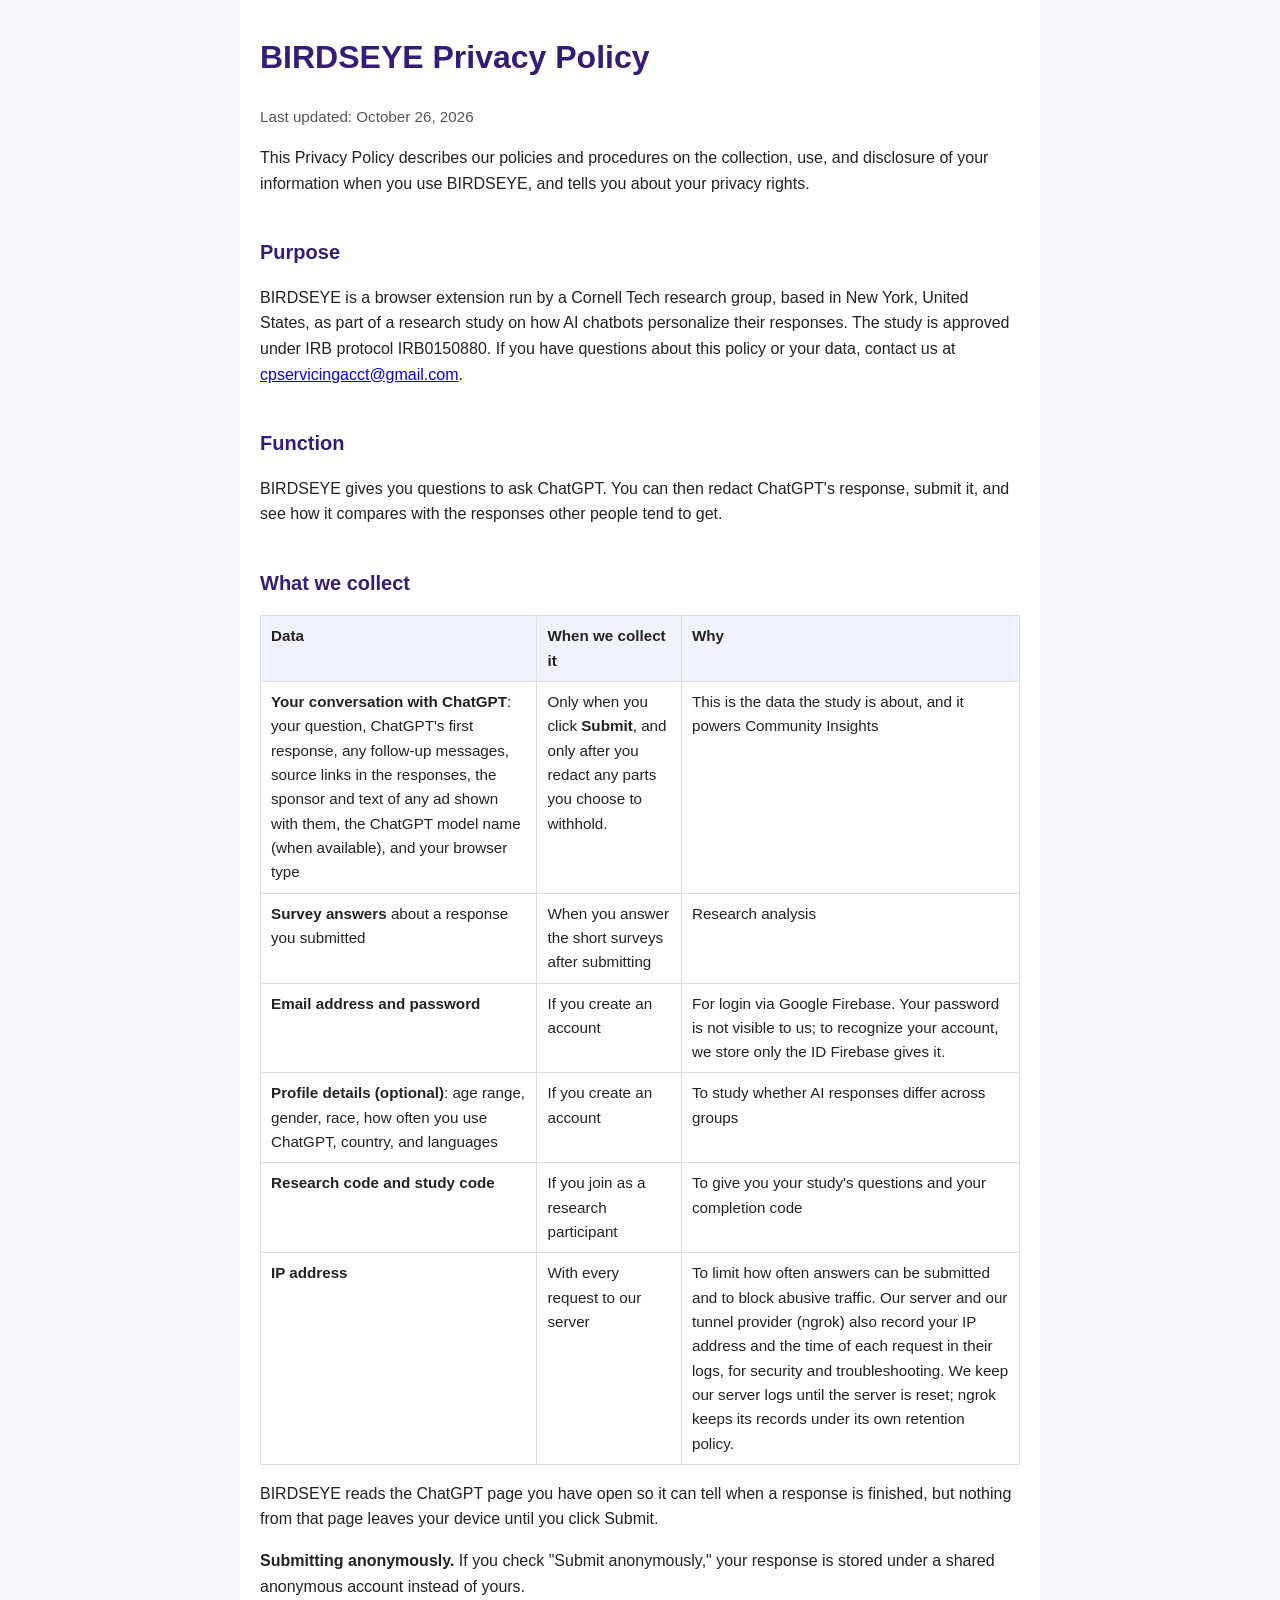
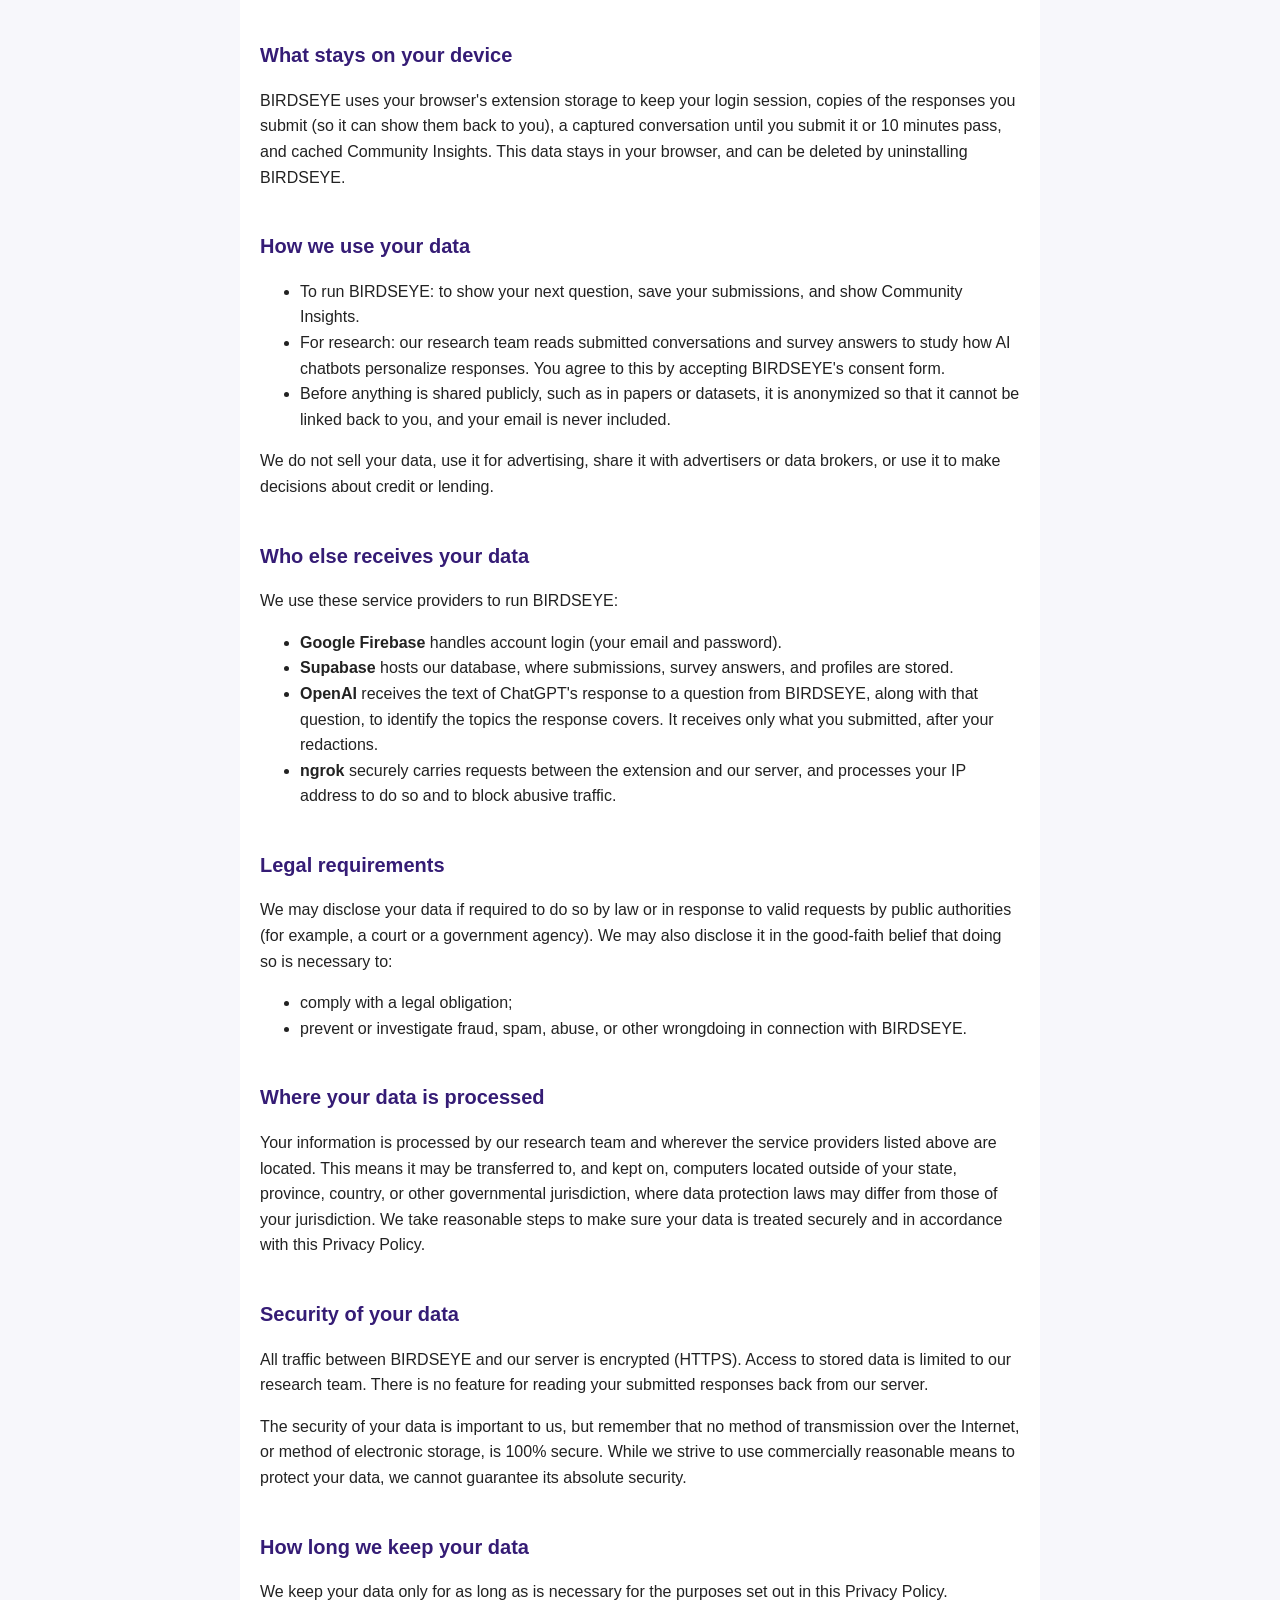
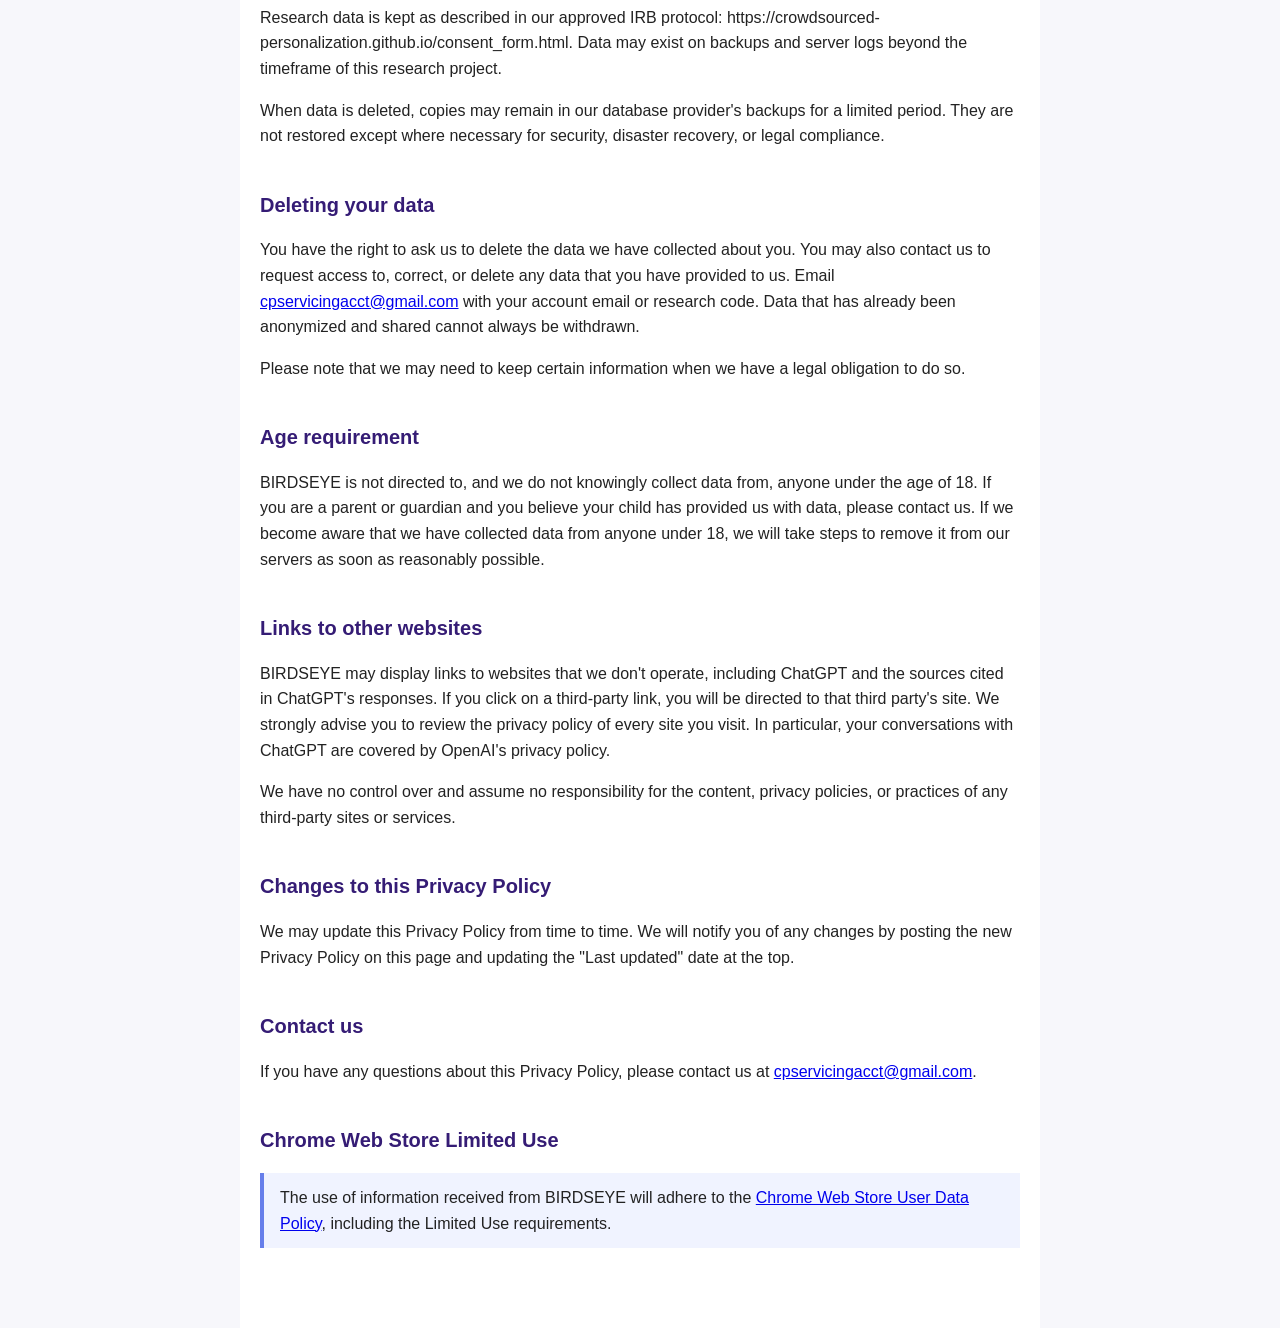
==== privacy.html @ f8a2a799 "Add privacy policy" ====
<!DOCTYPE html>
<html lang="en">
<head>
  <meta charset="UTF-8">
  <meta name="viewport" content="width=device-width, initial-scale=1.0">
  <title>BIRDSEYE Privacy Policy</title>
  <!-- Keep in step with the extension's consent screen (popup.html, #consent-screen). Replace every [BRACKETED] placeholder before publishing. -->
  <style>
    body { font-family: -apple-system, Helvetica, Arial, sans-serif; color: #222; line-height: 1.6; margin: 0; background: #f7f7fb; }
    main { max-width: 760px; margin: 0 auto; padding: 32px 20px 64px; background: #fff; }
    h1 { color: #351c75; margin-top: 0; }
    h2 { color: #351c75; margin-top: 2em; font-size: 1.25em; }
    table { border-collapse: collapse; width: 100%; font-size: 0.95em; }
    th, td { border: 1px solid #ddd; padding: 8px 10px; text-align: left; vertical-align: top; }
    th { background: #f0f3ff; }
    .note { color: #555; font-size: 0.95em; }
    .limited-use { border-left: 4px solid #667eea; background: #f0f3ff; padding: 12px 16px; }
  </style>
</head>
<body>
<main>
  <h1>BIRDSEYE Privacy Policy</h1>
  <p class="note">Last updated: October 26, 2026</p>

  <p>This Privacy Policy describes our policies and procedures on the collection, use, and disclosure of your information when you use BIRDSEYE, and tells you about your privacy rights.</p>

  <h2>Purpose</h2>
  <p>BIRDSEYE is a browser extension run by a Cornell Tech research group, based in New York, United States, as part of a research study on how AI chatbots personalize their responses. The study is approved under IRB protocol IRB0150880. If you have questions about this policy or your data, contact us at <a href="mailto:cpservicingacct@gmail.com">cpservicingacct@gmail.com</a>.</p>

  <h2>Function</h2>
  <p>BIRDSEYE gives you questions to ask ChatGPT. You can then redact ChatGPT's response, submit it, and see how it compares with the responses other people tend to get.</p>

  <h2>What we collect</h2>
  <table>
    <tr><th>Data</th><th>When we collect it</th><th>Why</th></tr>
    <tr>
      <td><strong>Your conversation with ChatGPT</strong>: your question, ChatGPT's first response, any follow-up messages, source links in the responses, the sponsor and text of any ad shown with them, the ChatGPT model name (when available), and your browser type</td>
      <td>Only when you click <strong>Submit</strong>, and only after you redact any parts you choose to withhold.</td>
      <td>This is the data the study is about, and it powers Community Insights</td>
    </tr>
    <tr>
      <td><strong>Survey answers</strong> about a response you submitted</td>
      <td>When you answer the short surveys after submitting</td>
      <td>Research analysis</td>
    </tr>
    <tr>
      <td><strong>Email address and password</strong></td>
      <td>If you create an account</td>
      <td>For login via Google Firebase. Your password is not visible to us; to recognize your account, we store only the ID Firebase gives it.</td>
    </tr>
    <tr>
      <td><strong>Profile details (optional)</strong>: age range, gender, race, how often you use ChatGPT, country, and languages</td>
      <td>If you create an account</td>
      <td>To study whether AI responses differ across groups</td>
    </tr>
    <tr>
      <td><strong>Research code and study code</strong></td>
      <td>If you join as a research participant</td>
      <td>To give you your study's questions and your completion code</td>
    </tr>
    <tr>
      <td><strong>IP address</strong></td>
      <td>With every request to our server</td>
      <td>To limit how often answers can be submitted and to block abusive traffic. Our server and our tunnel provider (ngrok) also record your IP address and the time of each request in their logs, for security and troubleshooting. We keep our server logs until the server is reset; ngrok keeps its records under its own retention policy.</td>
    </tr>
  </table>
  <p>BIRDSEYE reads the ChatGPT page you have open so it can tell when a response is finished, but nothing from that page leaves your device until you click Submit.</p>
  <p><strong>Submitting anonymously.</strong> If you check "Submit anonymously," your response is stored under a shared anonymous account instead of yours.</p>

  <h2>What stays on your device</h2>
  <p>BIRDSEYE uses your browser's extension storage to keep your login session, copies of the responses you submit (so it can show them back to you), a captured conversation until you submit it or 10 minutes pass, and cached Community Insights. This data stays in your browser, and can be deleted by uninstalling BIRDSEYE.</p>

  <h2>How we use your data</h2>
  <ul>
    <li>To run BIRDSEYE: to show your next question, save your submissions, and show Community Insights.</li>
    <li>For research: our research team reads submitted conversations and survey answers to study how AI chatbots personalize responses. You agree to this by accepting BIRDSEYE's consent form.</li>
    <li>Before anything is shared publicly, such as in papers or datasets, it is anonymized so that it cannot be linked back to you, and your email is never included.</li>
  </ul>
  <p>We do not sell your data, use it for advertising, share it with advertisers or data brokers, or use it to make decisions about credit or lending.</p>

  <h2>Who else receives your data</h2>
  <p>We use these service providers to run BIRDSEYE:</p>
  <ul>
    <li><strong>Google Firebase</strong> handles account login (your email and password).</li>
    <li><strong>Supabase</strong> hosts our database, where submissions, survey answers, and profiles are stored.</li>
    <li><strong>OpenAI</strong> receives the text of ChatGPT's response to a question from BIRDSEYE, along with that question, to identify the topics the response covers. It receives only what you submitted, after your redactions.</li>
    <li><strong>ngrok</strong> securely carries requests between the extension and our server, and processes your IP address to do so and to block abusive traffic.</li>
  </ul>
  <h2>Legal requirements</h2>
  <p>We may disclose your data if required to do so by law or in response to valid requests by public authorities (for example, a court or a government agency). We may also disclose it in the good-faith belief that doing so is necessary to:</p>
  <ul>
    <li>comply with a legal obligation;</li>
    <li>prevent or investigate fraud, spam, abuse, or other wrongdoing in connection with BIRDSEYE.</li>
  </ul>

  <h2>Where your data is processed</h2>
  <p>Your information is processed by our research team and wherever the service providers listed above are located. This means it may be transferred to, and kept on, computers located outside of your state, province, country, or other governmental jurisdiction, where data protection laws may differ from those of your jurisdiction. We take reasonable steps to make sure your data is treated securely and in accordance with this Privacy Policy.</p>

  <h2>Security of your data</h2>
  <p>All traffic between BIRDSEYE and our server is encrypted (HTTPS). Access to stored data is limited to our research team. There is no feature for reading your submitted responses back from our server.</p>
  <p>The security of your data is important to us, but remember that no method of transmission over the Internet, or method of electronic storage, is 100% secure. While we strive to use commercially reasonable means to protect your data, we cannot guarantee its absolute security.</p>

  <h2>How long we keep your data</h2>
  <p>We keep your data only for as long as is necessary for the purposes set out in this Privacy Policy. Research data is kept as described in our approved IRB protocol: https://crowdsourced-personalization.github.io/consent_form.html. Data may exist on backups and server logs beyond the timeframe of this research project.</p>
  <p>When data is deleted, copies may remain in our database provider's backups for a limited period. They are not restored except where necessary for security, disaster recovery, or legal compliance.</p>

  <h2>Deleting your data</h2>
  <p>You have the right to ask us to delete the data we have collected about you. You may also contact us to request access to, correct, or delete any data that you have provided to us. Email <a href="mailto:cpservicingacct@gmail.com">cpservicingacct@gmail.com</a> with your account email or research code. Data that has already been anonymized and shared cannot always be withdrawn.</p>
  <p>Please note that we may need to keep certain information when we have a legal obligation to do so.</p>

  <h2>Age requirement</h2>
  <p>BIRDSEYE is not directed to, and we do not knowingly collect data from, anyone under the age of 18. If you are a parent or guardian and you believe your child has provided us with data, please contact us. If we become aware that we have collected data from anyone under 18, we will take steps to remove it from our servers as soon as reasonably possible.</p>

  <h2>Links to other websites</h2>
  <p>BIRDSEYE may display links to websites that we don't operate, including ChatGPT and the sources cited in ChatGPT's responses. If you click on a third-party link, you will be directed to that third party's site. We strongly advise you to review the privacy policy of every site you visit. In particular, your conversations with ChatGPT are covered by OpenAI's privacy policy.</p>
  <p>We have no control over and assume no responsibility for the content, privacy policies, or practices of any third-party sites or services.</p>

  <h2>Changes to this Privacy Policy</h2>
  <p>We may update this Privacy Policy from time to time. We will notify you of any changes by posting the new Privacy Policy on this page and updating the "Last updated" date at the top.</p>

  <h2>Contact us</h2>
  <p>If you have any questions about this Privacy Policy, please contact us at <a href="mailto:cpservicingacct@gmail.com">cpservicingacct@gmail.com</a>.</p>

  <h2>Chrome Web Store Limited Use</h2>
  <p class="limited-use">The use of information received from BIRDSEYE will adhere to the <a href="https://developer.chrome.com/docs/webstore/program-policies/">Chrome Web Store User Data Policy</a>, including the Limited Use requirements.</p>
</main>
</body>
</html>
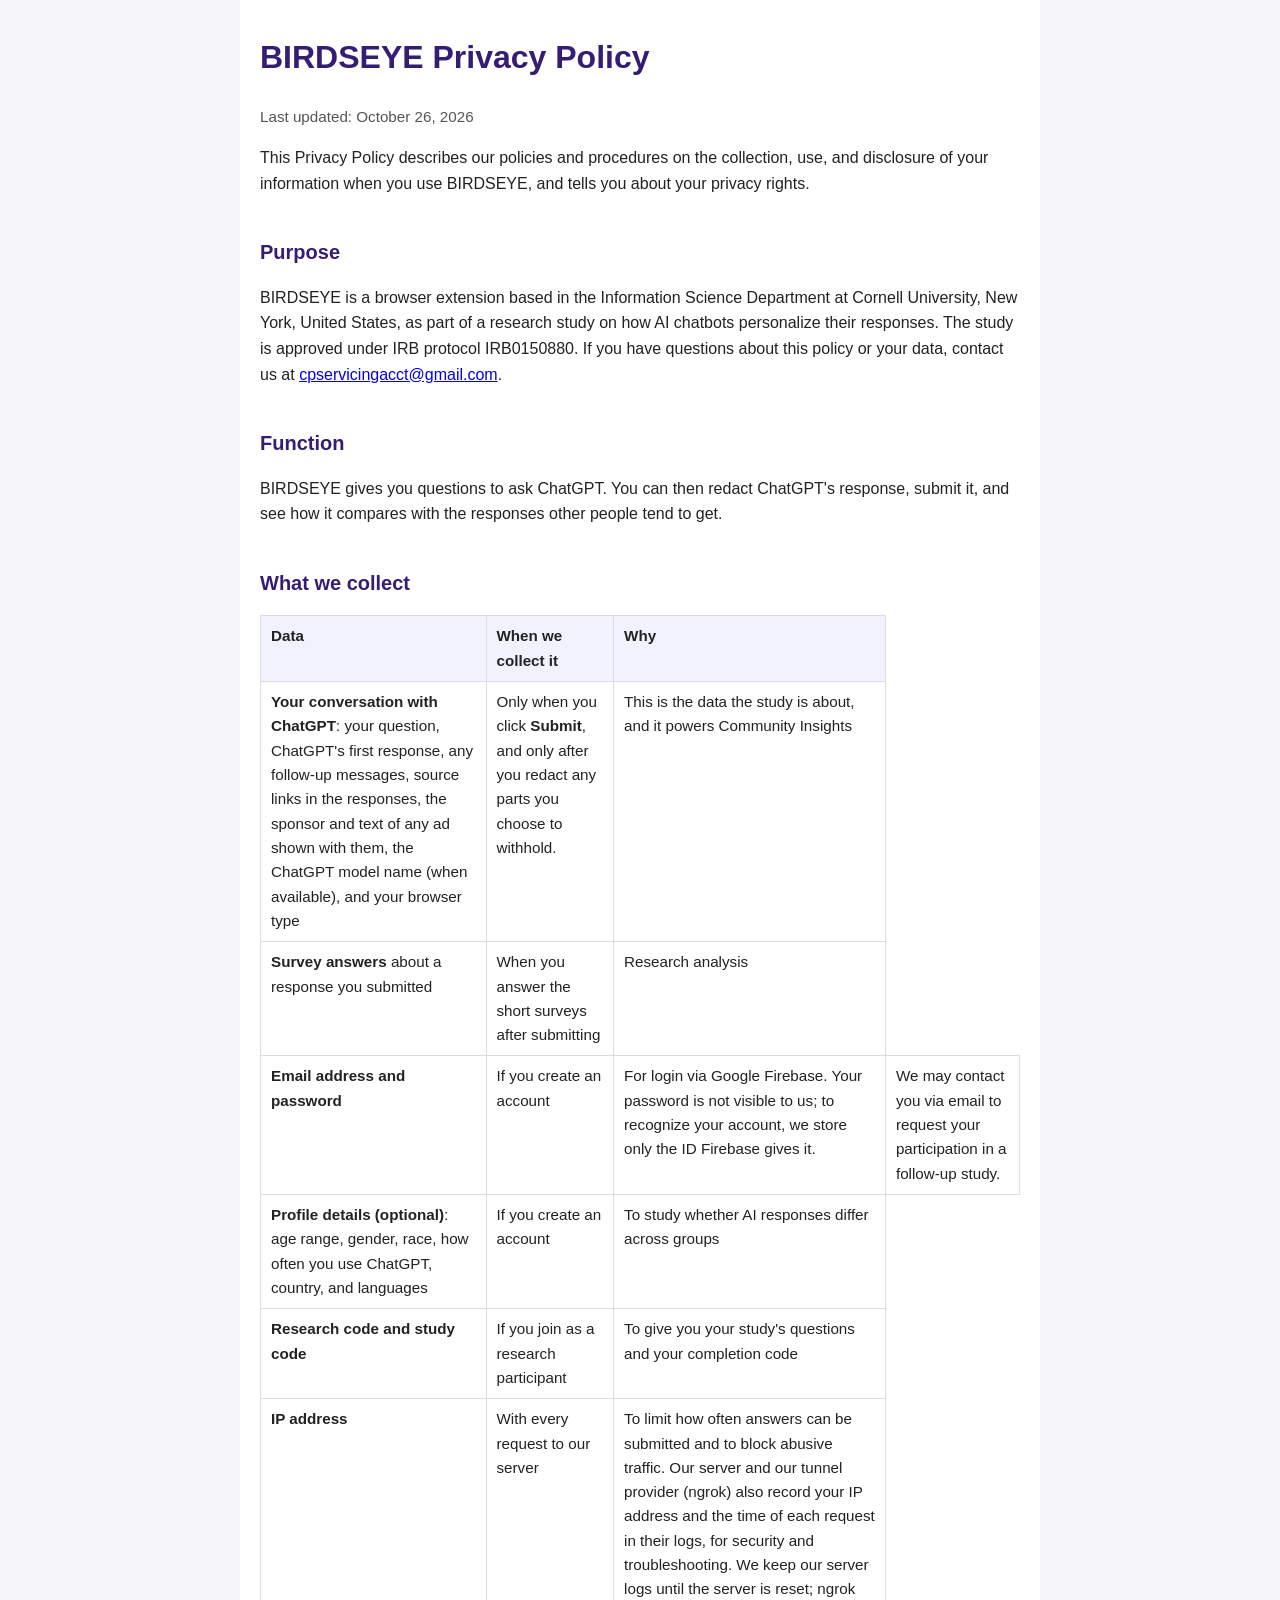
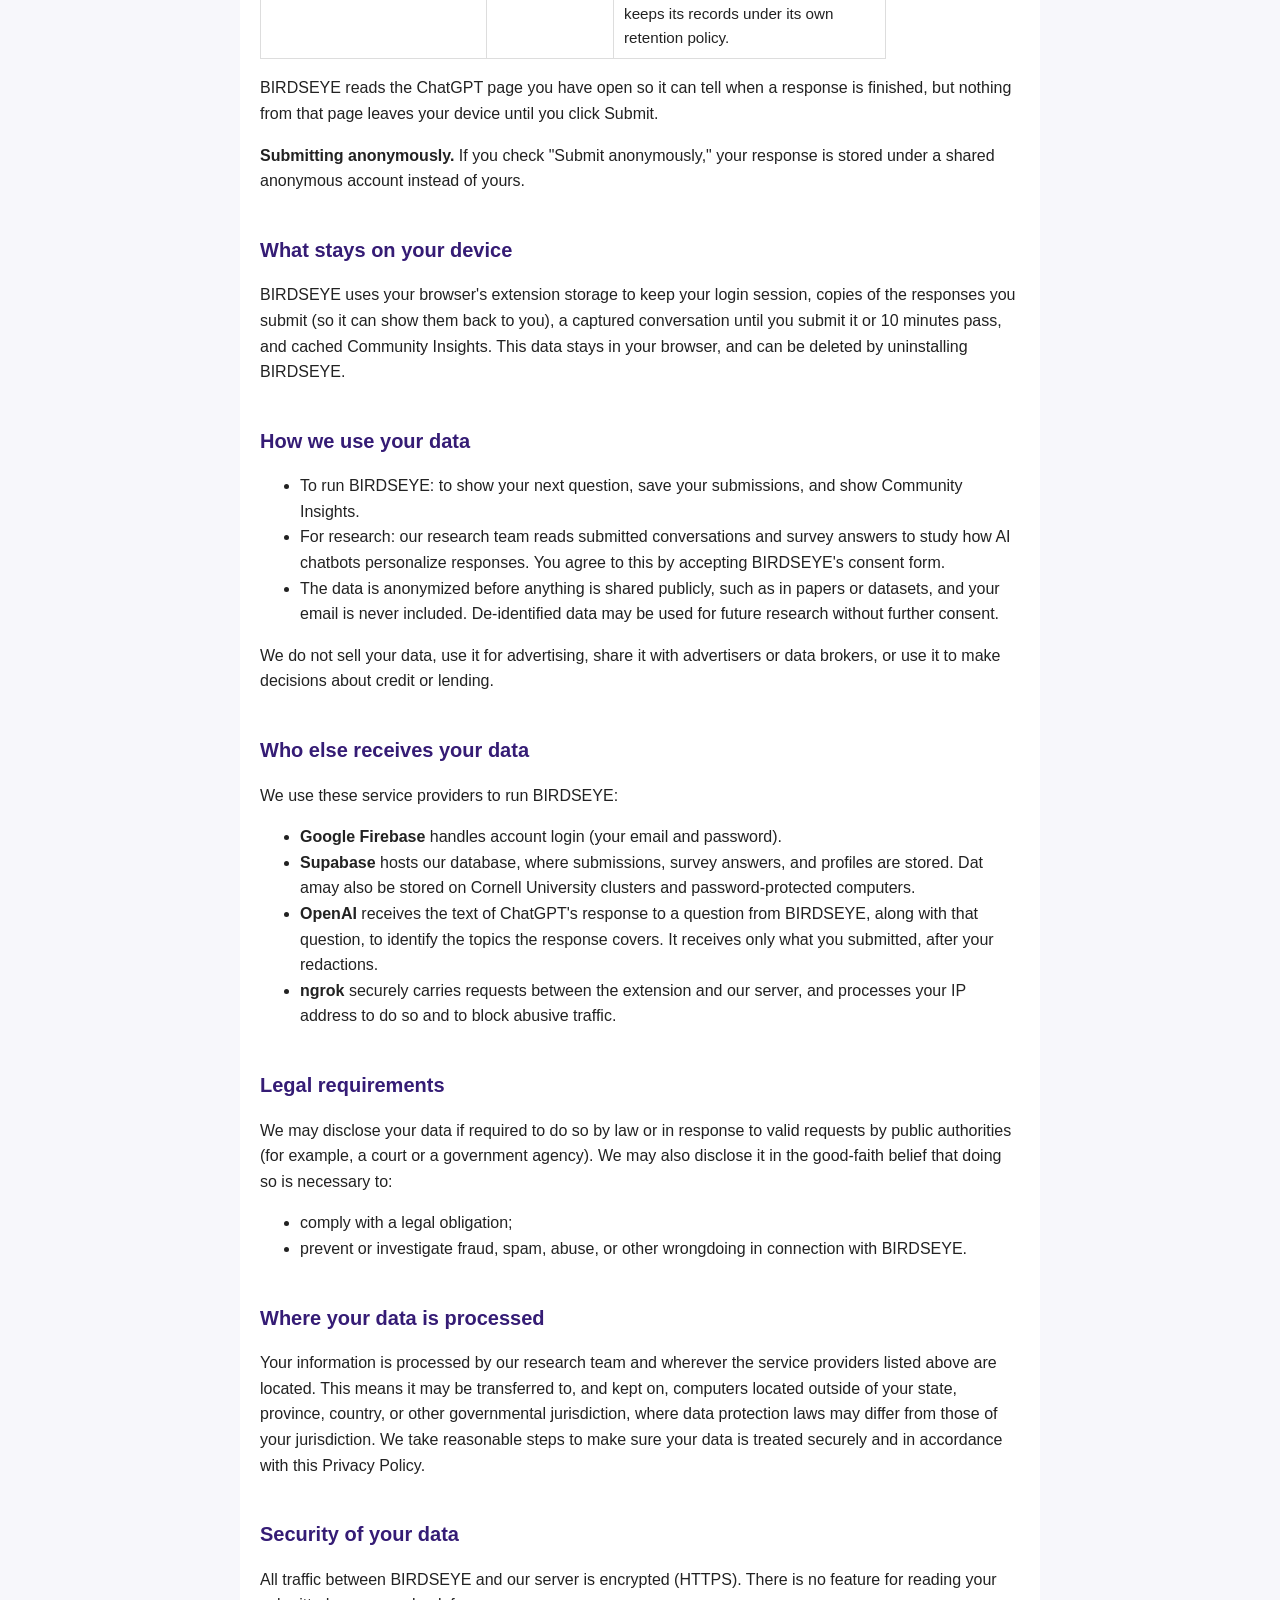
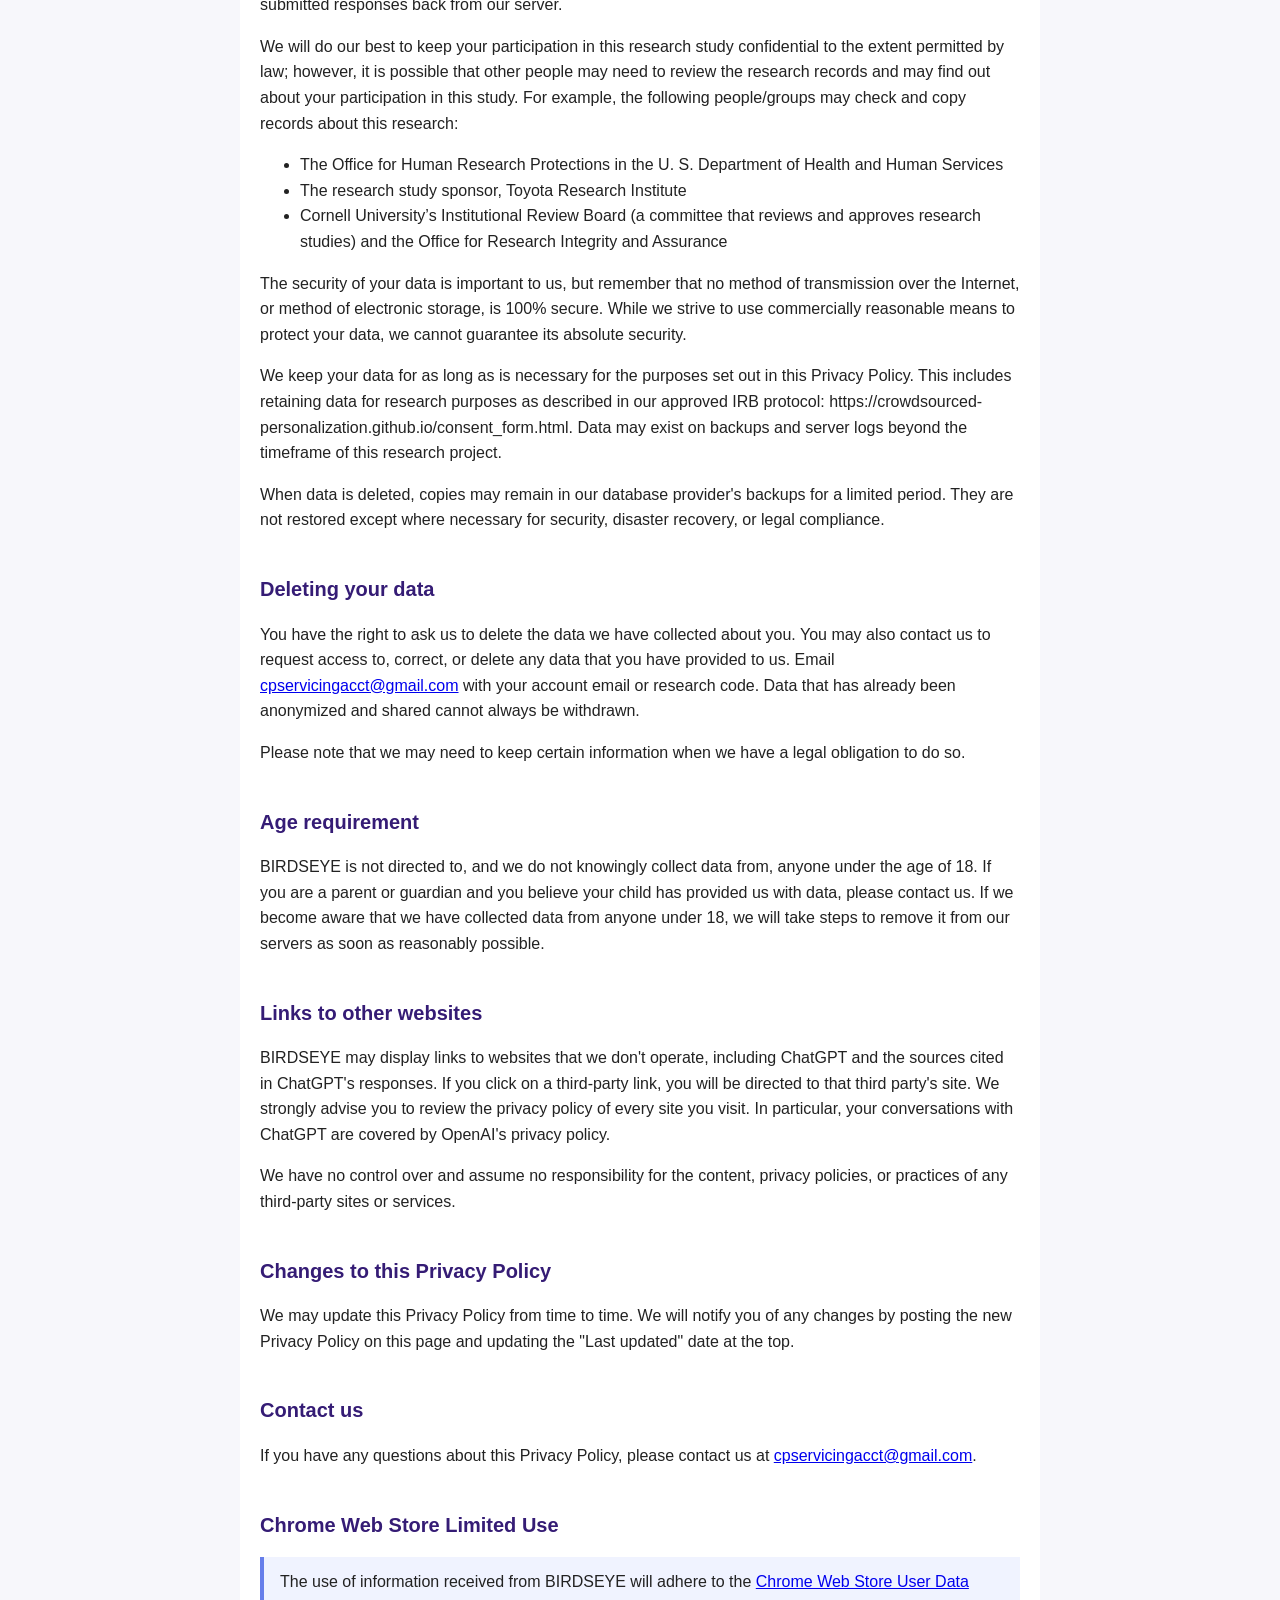
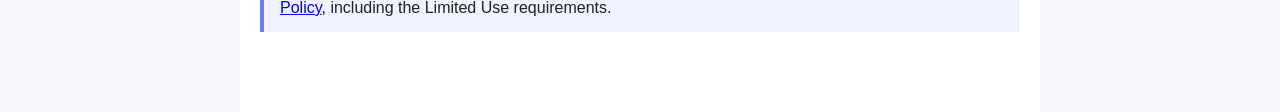
==== commit b4bfcf96: "Update privacy info" ====
--- a/privacy.html
+++ b/privacy.html
@@ -25,7 +25,7 @@
   <p>This Privacy Policy describes our policies and procedures on the collection, use, and disclosure of your information when you use BIRDSEYE, and tells you about your privacy rights.</p>
 
   <h2>Purpose</h2>
-  <p>BIRDSEYE is a browser extension run by a Cornell Tech research group, based in New York, United States, as part of a research study on how AI chatbots personalize their responses. The study is approved under IRB protocol IRB0150880. If you have questions about this policy or your data, contact us at <a href="mailto:cpservicingacct@gmail.com">cpservicingacct@gmail.com</a>.</p>
+  <p>BIRDSEYE is a browser extension based in the Information Science Department at Cornell University, New York, United States, as part of a research study on how AI chatbots personalize their responses. The study is approved under IRB protocol IRB0150880. If you have questions about this policy or your data, contact us at <a href="mailto:cpservicingacct@gmail.com">cpservicingacct@gmail.com</a>.</p>
 
   <h2>Function</h2>
   <p>BIRDSEYE gives you questions to ask ChatGPT. You can then redact ChatGPT's response, submit it, and see how it compares with the responses other people tend to get.</p>
@@ -47,6 +47,7 @@
       <td><strong>Email address and password</strong></td>
       <td>If you create an account</td>
       <td>For login via Google Firebase. Your password is not visible to us; to recognize your account, we store only the ID Firebase gives it.</td>
+      <td>We may contact you via email to request your participation in a follow-up study.</td>
     </tr>
     <tr>
       <td><strong>Profile details (optional)</strong>: age range, gender, race, how often you use ChatGPT, country, and languages</td>
@@ -74,7 +75,7 @@
   <ul>
     <li>To run BIRDSEYE: to show your next question, save your submissions, and show Community Insights.</li>
     <li>For research: our research team reads submitted conversations and survey answers to study how AI chatbots personalize responses. You agree to this by accepting BIRDSEYE's consent form.</li>
-    <li>Before anything is shared publicly, such as in papers or datasets, it is anonymized so that it cannot be linked back to you, and your email is never included.</li>
+    <li>The data is anonymized before anything is shared publicly, such as in papers or datasets, and your email is never included. De-identified data may be used for future research without further consent.</li>
   </ul>
   <p>We do not sell your data, use it for advertising, share it with advertisers or data brokers, or use it to make decisions about credit or lending.</p>
 
@@ -82,7 +83,7 @@
   <p>We use these service providers to run BIRDSEYE:</p>
   <ul>
     <li><strong>Google Firebase</strong> handles account login (your email and password).</li>
-    <li><strong>Supabase</strong> hosts our database, where submissions, survey answers, and profiles are stored.</li>
+    <li><strong>Supabase</strong> hosts our database, where submissions, survey answers, and profiles are stored. Dat amay also be stored on Cornell University clusters and password-protected computers.</li>
     <li><strong>OpenAI</strong> receives the text of ChatGPT's response to a question from BIRDSEYE, along with that question, to identify the topics the response covers. It receives only what you submitted, after your redactions.</li>
     <li><strong>ngrok</strong> securely carries requests between the extension and our server, and processes your IP address to do so and to block abusive traffic.</li>
   </ul>
@@ -97,11 +98,16 @@
   <p>Your information is processed by our research team and wherever the service providers listed above are located. This means it may be transferred to, and kept on, computers located outside of your state, province, country, or other governmental jurisdiction, where data protection laws may differ from those of your jurisdiction. We take reasonable steps to make sure your data is treated securely and in accordance with this Privacy Policy.</p>
 
   <h2>Security of your data</h2>
-  <p>All traffic between BIRDSEYE and our server is encrypted (HTTPS). Access to stored data is limited to our research team. There is no feature for reading your submitted responses back from our server.</p>
+  <p>All traffic between BIRDSEYE and our server is encrypted (HTTPS). There is no feature for reading your submitted responses back from our server.</p>
+  <p class="p2"><span class="s1">We will do our best to keep your participation in this research study confidential to the extent permitted by law; however, it is possible that other people may need to review the research records and may find out about your participation in this study. For example, the following people/groups may check and copy records about this research:</span></p>
+  <ul class="ul1">
+    <li class="li4"><span class="s2"></span><span class="s1">The Office for Human Research Protections in the U. S. Department of Health and Human Services</span></li>
+    <li class="li4"><span class="s2"></span><span class="s1">The research study sponsor, Toyota Research Institute</span></li>
+    <li class="li4"><span class="s2"></span><span class="s1">Cornell University’s Institutional Review Board (a committee that reviews and approves research studies) and the Office for Research Integrity and Assurance</span></li>
+  </ul>
   <p>The security of your data is important to us, but remember that no method of transmission over the Internet, or method of electronic storage, is 100% secure. While we strive to use commercially reasonable means to protect your data, we cannot guarantee its absolute security.</p>
 
-  <h2>How long we keep your data</h2>
-  <p>We keep your data only for as long as is necessary for the purposes set out in this Privacy Policy. Research data is kept as described in our approved IRB protocol: https://crowdsourced-personalization.github.io/consent_form.html. Data may exist on backups and server logs beyond the timeframe of this research project.</p>
+  <p>We keep your data for as long as is necessary for the purposes set out in this Privacy Policy. This includes retaining data for research purposes as described in our approved IRB protocol: https://crowdsourced-personalization.github.io/consent_form.html. Data may exist on backups and server logs beyond the timeframe of this research project.</p>
   <p>When data is deleted, copies may remain in our database provider's backups for a limited period. They are not restored except where necessary for security, disaster recovery, or legal compliance.</p>
 
   <h2>Deleting your data</h2>
